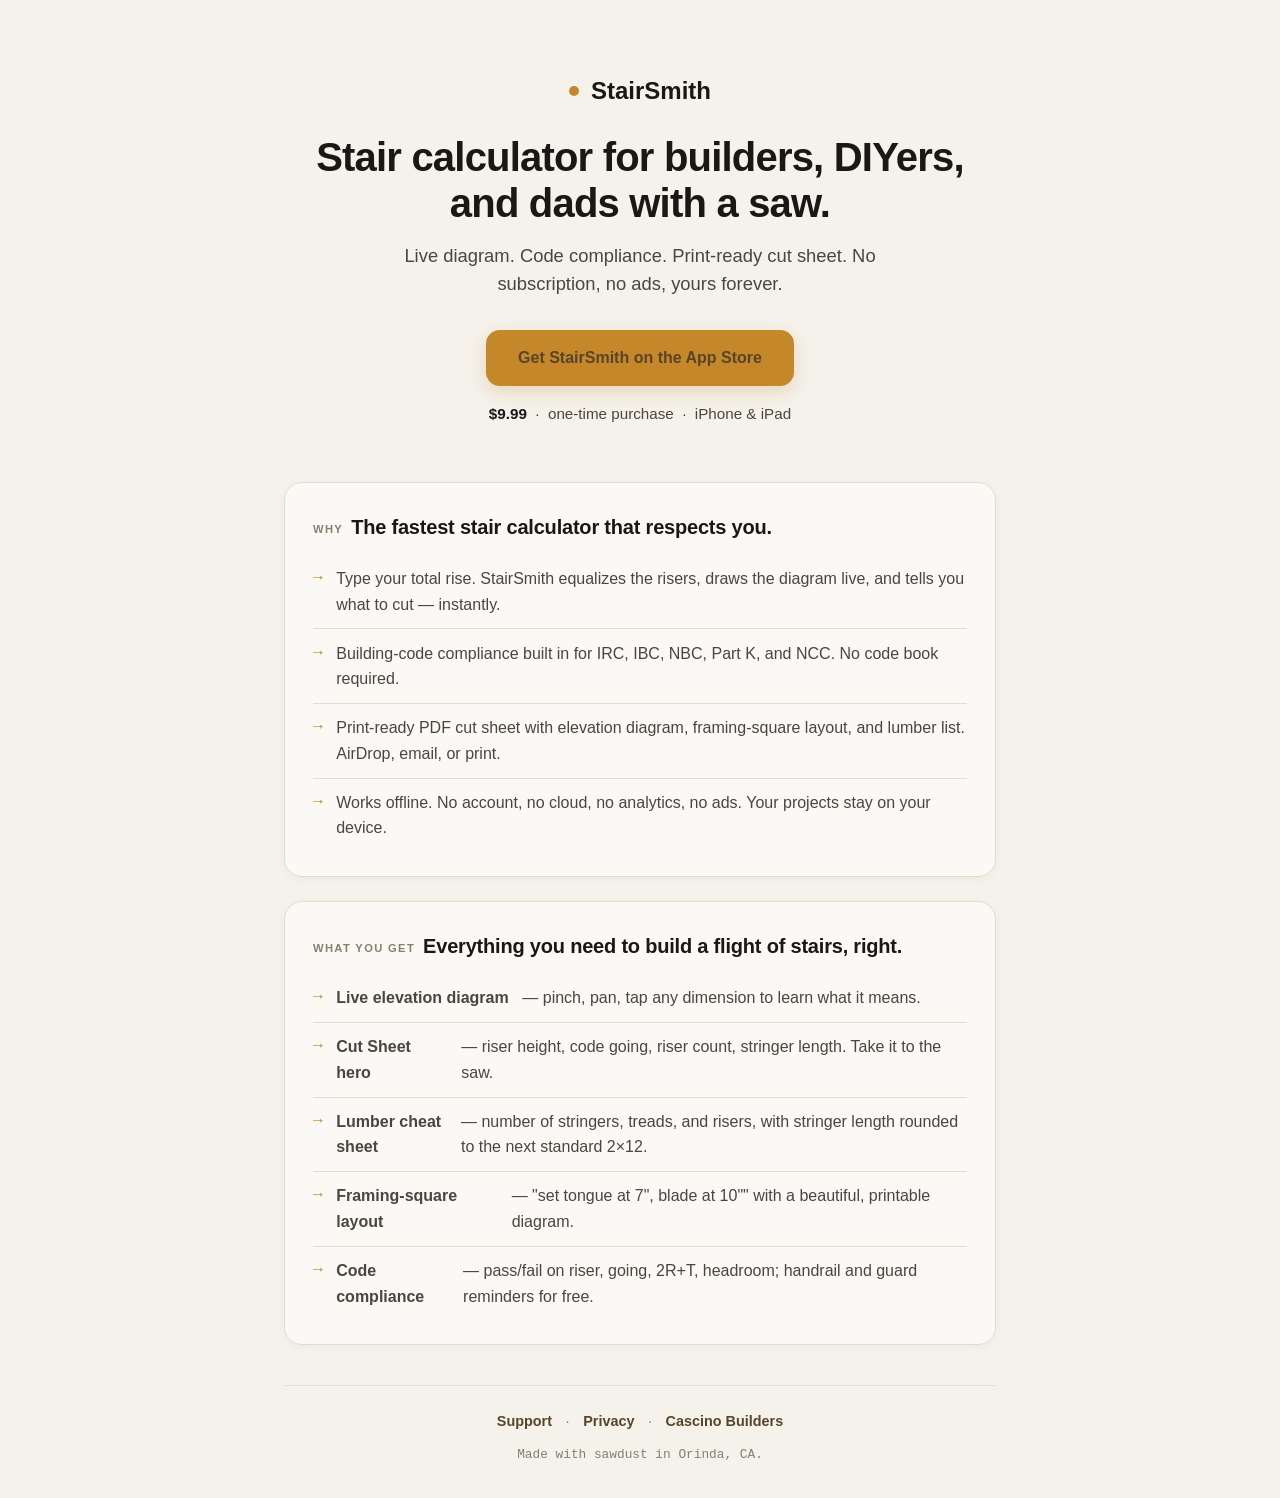
==== stairsmith/index.html @ bf405963 "Add StairSmith marketing, support, and privacy pages Adds /stairsmith landing, /stairsmith/support, " ====
<!DOCTYPE html>
<html lang="en">
<head>
    <meta charset="UTF-8">
    <meta name="viewport" content="width=device-width, initial-scale=1.0">
    <title>StairSmith — Stair Calculator for iOS</title>
    <meta name="description" content="StairSmith is a one-time purchase iOS stair calculator with a live elevation diagram, building-code compliance, and a print-ready PDF cut sheet. No subscription, no ads, yours forever.">
    <style>
        * { margin: 0; padding: 0; box-sizing: border-box; }
        :root {
            --bg-canvas: #f5f2ec;
            --bg-surface: #fbf9f5;
            --line: #e4dccd;
            --line-strong: #d6cdb9;
            --ink: #1a1814;
            --ink2: #4a463e;
            --ink3: #877f6f;
            --accent: #c4882b;
            --accent-ink: #5a4428;
            --accent-soft: #f2ebdc;
        }
        body {
            font-family: -apple-system, BlinkMacSystemFont, "SF Pro Text", "Inter", Helvetica, Arial, sans-serif;
            line-height: 1.6;
            color: var(--ink);
            background: var(--bg-canvas);
            padding: 2rem 1.5rem;
            max-width: 760px;
            margin: 0 auto;
        }
        header { text-align: center; padding: 2.5rem 0 2rem; }
        .brand-row { display: flex; align-items: center; justify-content: center; gap: 0.75rem; margin-bottom: 1.5rem; }
        .brand { font-size: 1.5rem; font-weight: 800; }
        .accent-dot { width: 10px; height: 10px; border-radius: 50%; background: var(--accent); }
        h1 { font-size: 2.5rem; line-height: 1.15; margin-bottom: 1rem; letter-spacing: -0.02em; }
        .tagline { color: var(--ink2); font-size: 1.15rem; max-width: 480px; margin: 0 auto 2rem; line-height: 1.5; }
        .cta { display: inline-block; padding: 0.95rem 2rem; background: var(--accent); color: var(--accent-ink); border-radius: 14px; font-weight: 600; font-size: 1rem; text-decoration: none; box-shadow: 0 6px 18px rgba(196, 136, 43, 0.25); }
        .cta:hover { transform: translateY(-1px); box-shadow: 0 8px 22px rgba(196, 136, 43, 0.32); }
        .price-line { margin-top: 1rem; font-size: 0.95rem; color: var(--ink2); }
        .price-line strong { color: var(--ink); }
        section { background: var(--bg-surface); border: 1px solid var(--line); border-radius: 18px; padding: 1.75rem 1.75rem 1.5rem; margin-top: 1.5rem; box-shadow: 0 2px 10px rgba(38, 30, 14, 0.04); }
        h2 { font-size: 1.25rem; margin-bottom: 0.75rem; letter-spacing: -0.01em; }
        h2 .label { display: inline-block; font-size: 0.7rem; font-weight: 700; letter-spacing: 0.12em; color: var(--ink3); margin-right: 0.5rem; vertical-align: 1px; }
        ul.feature-list { list-style: none; padding: 0; }
        ul.feature-list li { padding: 0.7rem 0; border-top: 1px solid var(--line); display: flex; gap: 0.85rem; align-items: flex-start; color: var(--ink2); }
        ul.feature-list li:first-child { border-top: none; }
        ul.feature-list li::before { content: "→"; color: var(--accent); font-weight: 700; font-family: "SF Mono", monospace; }
        .footer-links { margin-top: 2.5rem; padding-top: 1.5rem; border-top: 1px solid var(--line); text-align: center; color: var(--ink3); font-size: 0.9rem; }
        .footer-links a { color: var(--accent-ink); text-decoration: none; margin: 0 0.6rem; font-weight: 600; }
        .footer-links a:hover { text-decoration: underline; }
        .meta { margin-top: 0.75rem; font-size: 0.8rem; color: var(--ink3); font-family: "SF Mono", monospace; }
    </style>
</head>
<body>
    <header>
        <div class="brand-row">
            <span class="accent-dot"></span>
            <span class="brand">StairSmith</span>
        </div>
        <h1>Stair calculator for builders, DIYers, and dads with a saw.</h1>
        <p class="tagline">Live diagram. Code compliance. Print-ready cut sheet. No subscription, no ads, yours forever.</p>
        <a class="cta" href="#" id="appstore-link">Get StairSmith on the App Store</a>
        <p class="price-line"><strong>$9.99</strong> &nbsp;·&nbsp; one-time purchase &nbsp;·&nbsp; iPhone &amp; iPad</p>
    </header>

    <section>
        <h2><span class="label">WHY</span>The fastest stair calculator that respects you.</h2>
        <ul class="feature-list">
            <li>Type your total rise. StairSmith equalizes the risers, draws the diagram live, and tells you what to cut — instantly.</li>
            <li>Building-code compliance built in for IRC, IBC, NBC, Part K, and NCC. No code book required.</li>
            <li>Print-ready PDF cut sheet with elevation diagram, framing-square layout, and lumber list. AirDrop, email, or print.</li>
            <li>Works offline. No account, no cloud, no analytics, no ads. Your projects stay on your device.</li>
        </ul>
    </section>

    <section>
        <h2><span class="label">WHAT YOU GET</span>Everything you need to build a flight of stairs, right.</h2>
        <ul class="feature-list">
            <li><strong>Live elevation diagram</strong> — pinch, pan, tap any dimension to learn what it means.</li>
            <li><strong>Cut Sheet hero</strong> — riser height, code going, riser count, stringer length. Take it to the saw.</li>
            <li><strong>Lumber cheat sheet</strong> — number of stringers, treads, and risers, with stringer length rounded to the next standard 2×12.</li>
            <li><strong>Framing-square layout</strong> — "set tongue at 7&quot;, blade at 10&quot;" with a beautiful, printable diagram.</li>
            <li><strong>Code compliance</strong> — pass/fail on riser, going, 2R+T, headroom; handrail and guard reminders for free.</li>
        </ul>
    </section>

    <div class="footer-links">
        <a href="/stairsmith/support/">Support</a>
        ·
        <a href="/stairsmith/privacy/">Privacy</a>
        ·
        <a href="/">Cascino Builders</a>
        <p class="meta">Made with sawdust in Orinda, CA.</p>
    </div>
</body>
</html>
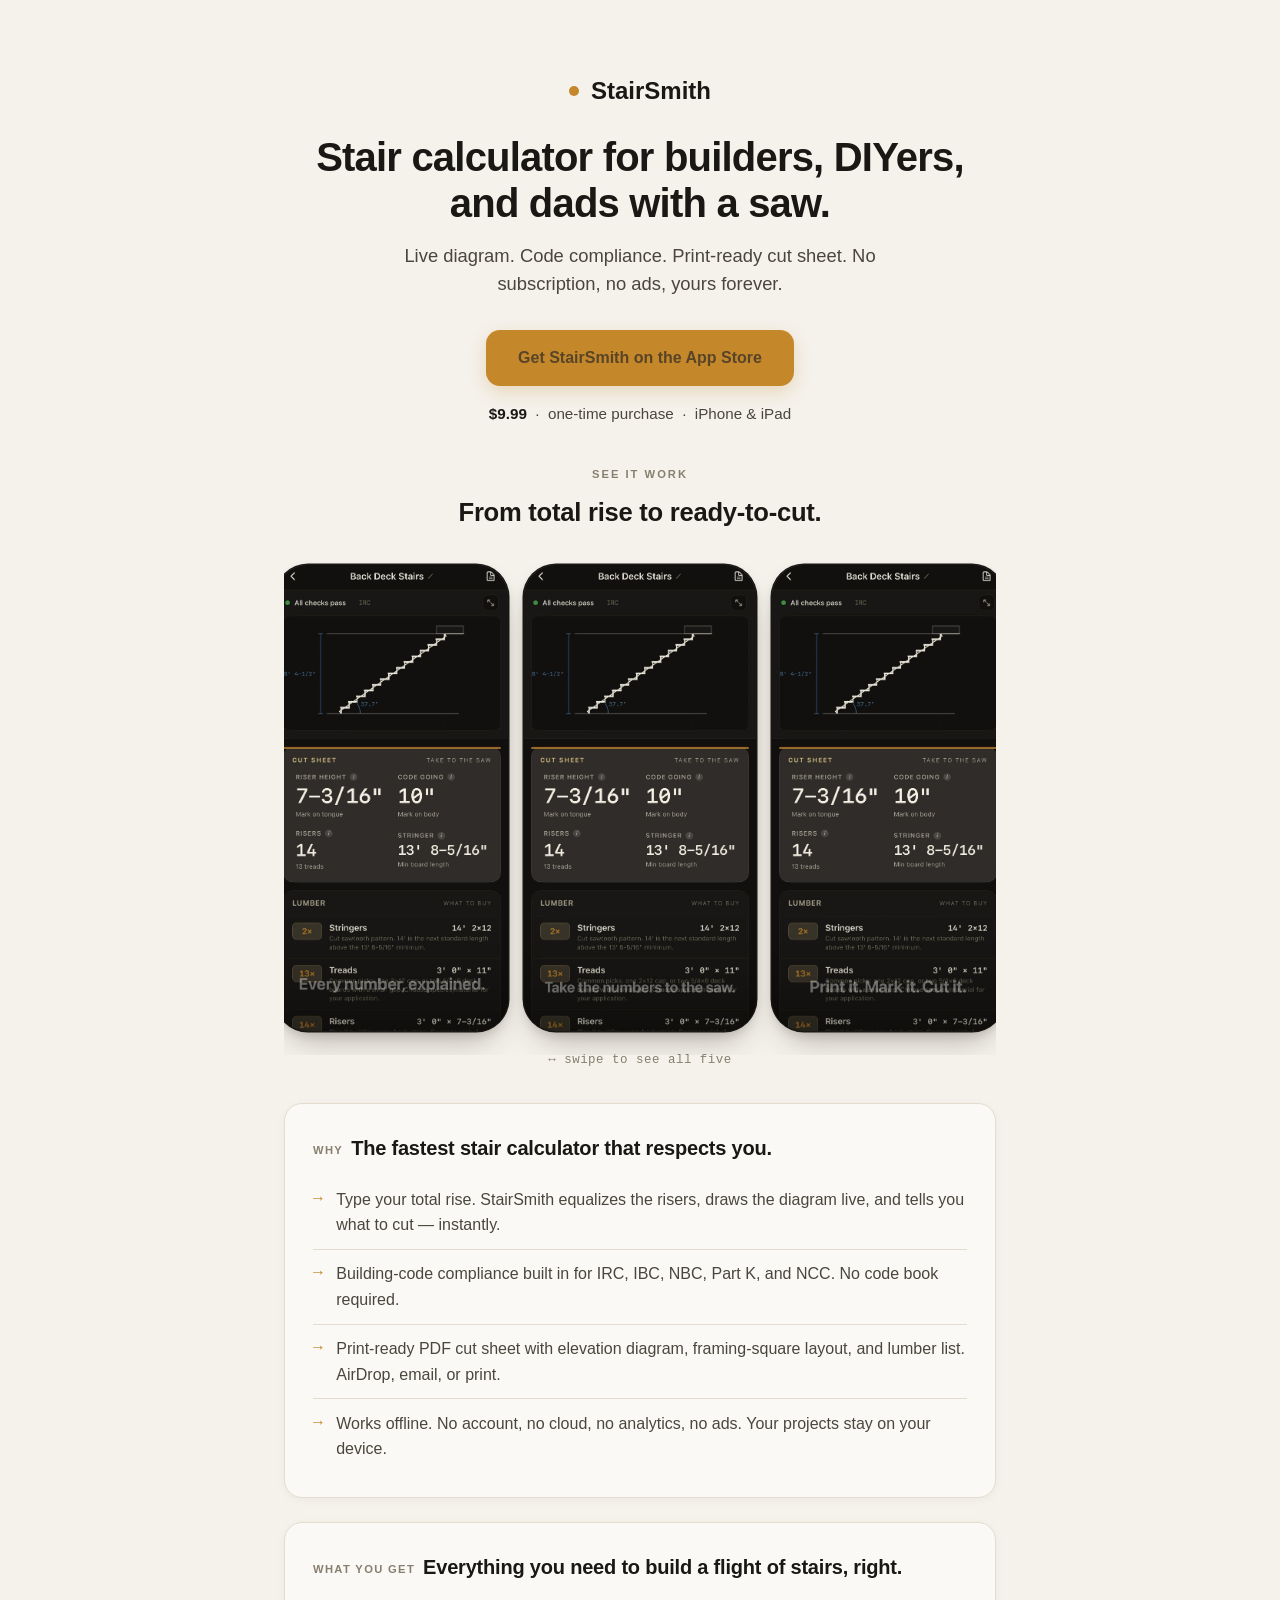
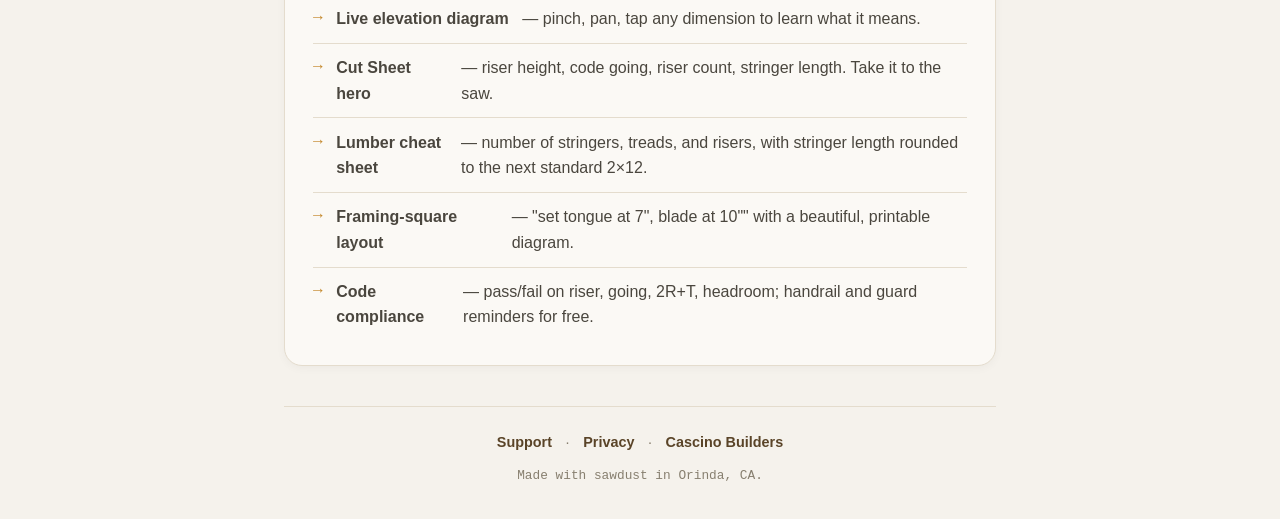
==== commit 14afa0fa: "StairSmith: add app preview rail with 5 captioned clips Horizontally-scrolling phone-mockup carousel" ====
--- a/stairsmith/index.html
+++ b/stairsmith/index.html
@@ -49,6 +49,84 @@
         .footer-links a { color: var(--accent-ink); text-decoration: none; margin: 0 0.6rem; font-weight: 600; }
         .footer-links a:hover { text-decoration: underline; }
         .meta { margin-top: 0.75rem; font-size: 0.8rem; color: var(--ink3); font-family: "SF Mono", monospace; }
+
+        /* Preview rail */
+        .preview { padding: 0.5rem 0 0.5rem; }
+        .preview-eyebrow { text-align: center; font-size: 0.7rem; font-weight: 700; letter-spacing: 0.18em; color: var(--ink3); text-transform: uppercase; margin-bottom: 0.5rem; }
+        .preview h2.preview-title { text-align: center; font-size: 1.6rem; letter-spacing: -0.01em; margin-bottom: 1.5rem; }
+        .preview-rail-wrap { position: relative; }
+        .preview-rail {
+            display: flex;
+            gap: 1rem;
+            overflow-x: auto;
+            scroll-snap-type: x mandatory;
+            -webkit-overflow-scrolling: touch;
+            padding: 0.5rem 1.5rem 1.5rem;
+            margin: 0 -1.5rem;
+            scrollbar-width: none;
+        }
+        .preview-rail::-webkit-scrollbar { display: none; }
+        .preview-card {
+            flex: 0 0 auto;
+            width: 248px;
+            scroll-snap-align: center;
+            position: relative;
+        }
+        .preview-card .phone {
+            position: relative;
+            width: 100%;
+            aspect-ratio: 1206 / 2422;
+            background: #000;
+            border-radius: 32px;
+            overflow: hidden;
+            box-shadow:
+                0 1px 0 rgba(255,255,255,0.6) inset,
+                0 0 0 1.5px #1a1814,
+                0 18px 32px -12px rgba(38, 30, 14, 0.35),
+                0 4px 10px rgba(38, 30, 14, 0.12);
+            transition: transform 200ms ease, box-shadow 200ms ease;
+        }
+        .preview-card:hover .phone {
+            transform: translateY(-3px);
+            box-shadow:
+                0 1px 0 rgba(255,255,255,0.6) inset,
+                0 0 0 1.5px #1a1814,
+                0 22px 38px -12px rgba(38, 30, 14, 0.42),
+                0 6px 14px rgba(38, 30, 14, 0.15);
+        }
+        .preview-card video,
+        .preview-card .poster {
+            position: absolute;
+            inset: 0;
+            width: 100%;
+            height: 100%;
+            object-fit: cover;
+            display: block;
+        }
+        .preview-card .poster {
+            transition: opacity 250ms ease;
+            z-index: 1;
+        }
+        .preview-card.is-playing .poster { opacity: 0; pointer-events: none; }
+        .preview-card video { z-index: 0; }
+        .preview-rail-hint {
+            text-align: center;
+            font-size: 0.78rem;
+            color: var(--ink3);
+            font-family: "SF Mono", monospace;
+            letter-spacing: 0.04em;
+            margin-top: -0.25rem;
+        }
+        @media (min-width: 720px) {
+            .preview-rail { padding-left: 0.5rem; padding-right: 0.5rem; margin: 0; justify-content: center; }
+            .preview-card { width: 232px; }
+        }
+        @media (max-width: 480px) {
+            .preview-card { width: 220px; }
+        }
+        @media (prefers-reduced-motion: reduce) {
+            .preview-card .phone { transition: none; }
+        }
     </style>
 </head>
 <body>
@@ -63,6 +141,36 @@
         <p class="price-line"><strong>$9.99</strong> &nbsp;·&nbsp; one-time purchase &nbsp;·&nbsp; iPhone &amp; iPad</p>
     </header>
 
+    <div class="preview" aria-label="StairSmith app preview">
+        <p class="preview-eyebrow">See it work</p>
+        <h2 class="preview-title">From total rise to ready-to-cut.</h2>
+        <div class="preview-rail-wrap">
+            <div class="preview-rail" id="preview-rail">
+                <div class="preview-card"><div class="phone">
+                    <img class="poster" src="/stairsmith/preview/clip-1-typing.jpg" alt="Type the rise. Get every cut.">
+                    <video muted loop playsinline preload="metadata" poster="/stairsmith/preview/clip-1-typing.jpg" data-src="/stairsmith/preview/clip-1-typing.mp4"></video>
+                </div></div>
+                <div class="preview-card"><div class="phone">
+                    <img class="poster" src="/stairsmith/preview/clip-2-tap-learn.jpg" alt="Every number, explained.">
+                    <video muted loop playsinline preload="metadata" poster="/stairsmith/preview/clip-2-tap-learn.jpg" data-src="/stairsmith/preview/clip-2-tap-learn.mp4"></video>
+                </div></div>
+                <div class="preview-card"><div class="phone">
+                    <img class="poster" src="/stairsmith/preview/clip-3-show-at-saw.jpg" alt="Take the numbers to the saw.">
+                    <video muted loop playsinline preload="metadata" poster="/stairsmith/preview/clip-3-show-at-saw.jpg" data-src="/stairsmith/preview/clip-3-show-at-saw.mp4"></video>
+                </div></div>
+                <div class="preview-card"><div class="phone">
+                    <img class="poster" src="/stairsmith/preview/clip-4-pdf-framing-square.jpg" alt="Print it. Mark it. Cut it.">
+                    <video muted loop playsinline preload="metadata" poster="/stairsmith/preview/clip-4-pdf-framing-square.jpg" data-src="/stairsmith/preview/clip-4-pdf-framing-square.mp4"></video>
+                </div></div>
+                <div class="preview-card"><div class="phone">
+                    <img class="poster" src="/stairsmith/preview/clip-5-code-switcher.jpg" alt="IRC, IBC, NBC — checked live.">
+                    <video muted loop playsinline preload="metadata" poster="/stairsmith/preview/clip-5-code-switcher.jpg" data-src="/stairsmith/preview/clip-5-code-switcher.mp4"></video>
+                </div></div>
+            </div>
+            <p class="preview-rail-hint">↔ swipe to see all five</p>
+        </div>
+    </div>
+
     <section>
         <h2><span class="label">WHY</span>The fastest stair calculator that respects you.</h2>
         <ul class="feature-list">
@@ -92,5 +200,39 @@
         <a href="/">Cascino Builders</a>
         <p class="meta">Made with sawdust in Orinda, CA.</p>
     </div>
+
+    <script>
+        // Autoplay each preview clip only when it scrolls into view; pause and
+        // unload data-src when it leaves. Keeps the page light on bandwidth.
+        (function () {
+            var cards = document.querySelectorAll('.preview-card');
+            if (!('IntersectionObserver' in window)) {
+                cards.forEach(function (card) {
+                    var v = card.querySelector('video');
+                    if (v && v.dataset.src) { v.src = v.dataset.src; v.play().catch(function(){}); card.classList.add('is-playing'); }
+                });
+                return;
+            }
+            var io = new IntersectionObserver(function (entries) {
+                entries.forEach(function (entry) {
+                    var card = entry.target;
+                    var video = card.querySelector('video');
+                    if (!video) return;
+                    if (entry.isIntersecting) {
+                        if (!video.src && video.dataset.src) { video.src = video.dataset.src; }
+                        var p = video.play();
+                        if (p && typeof p.then === 'function') {
+                            p.then(function () { card.classList.add('is-playing'); }).catch(function () {});
+                        } else {
+                            card.classList.add('is-playing');
+                        }
+                    } else {
+                        video.pause();
+                    }
+                });
+            }, { threshold: 0.55 });
+            cards.forEach(function (card) { io.observe(card); });
+        })();
+    </script>
 </body>
 </html>
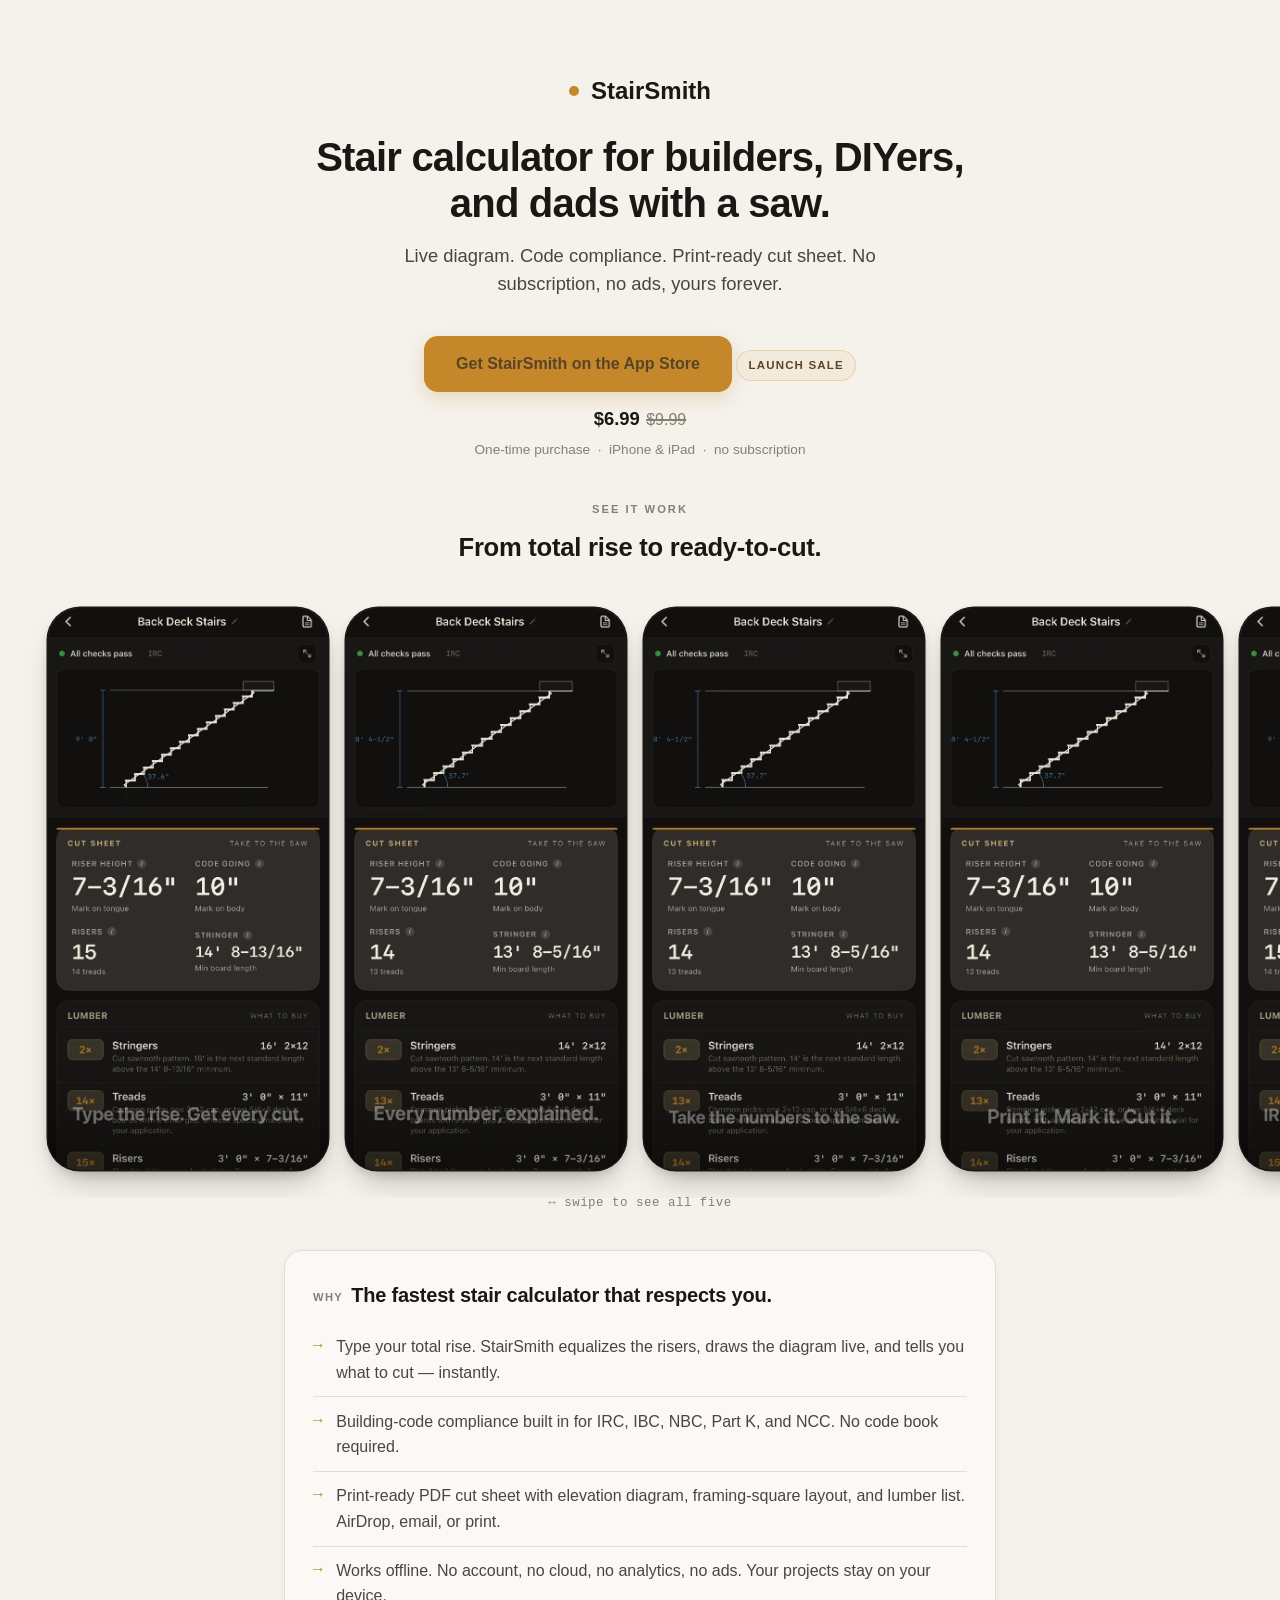
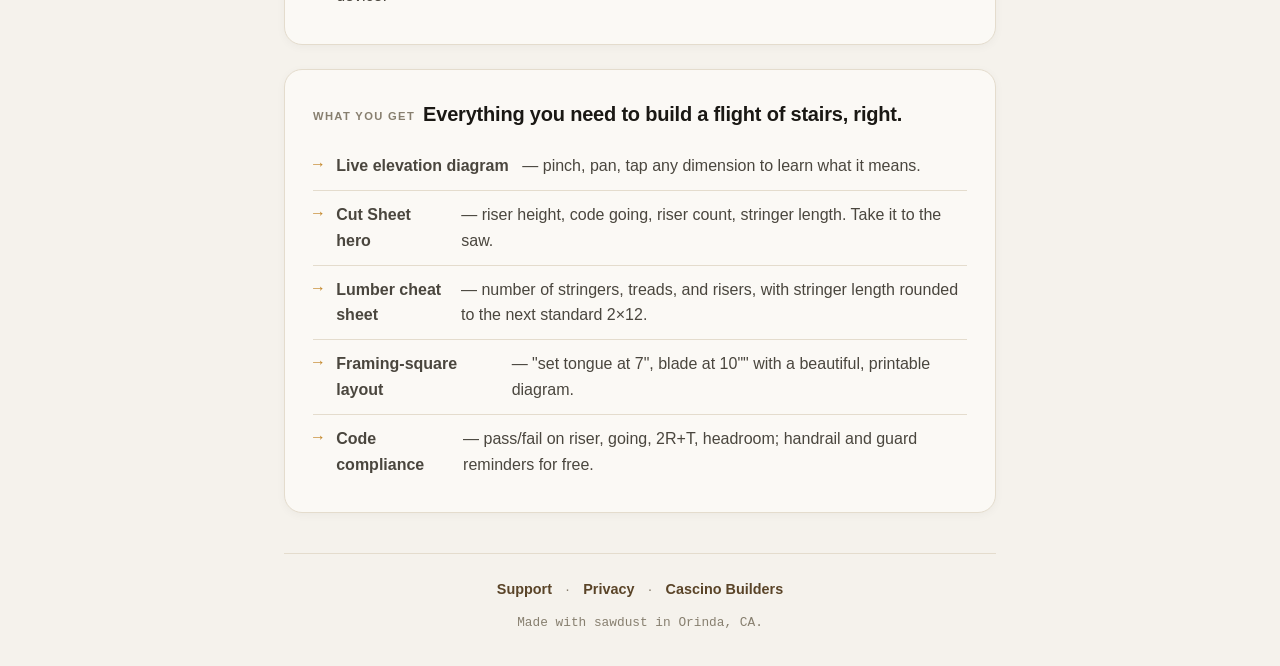
==== commit 878a7df1: "StairSmith: live App Store link, launch-sale pricing, full-bleed rail - CTA now points to apps.apple" ====
--- a/stairsmith/index.html
+++ b/stairsmith/index.html
@@ -34,10 +34,13 @@
         .accent-dot { width: 10px; height: 10px; border-radius: 50%; background: var(--accent); }
         h1 { font-size: 2.5rem; line-height: 1.15; margin-bottom: 1rem; letter-spacing: -0.02em; }
         .tagline { color: var(--ink2); font-size: 1.15rem; max-width: 480px; margin: 0 auto 2rem; line-height: 1.5; }
-        .cta { display: inline-block; padding: 0.95rem 2rem; background: var(--accent); color: var(--accent-ink); border-radius: 14px; font-weight: 600; font-size: 1rem; text-decoration: none; box-shadow: 0 6px 18px rgba(196, 136, 43, 0.25); }
+        .cta { display: inline-block; padding: 0.95rem 2rem; background: var(--accent); color: var(--accent-ink); border-radius: 14px; font-weight: 600; font-size: 1rem; text-decoration: none; box-shadow: 0 6px 18px rgba(196, 136, 43, 0.25); transition: transform 150ms ease, box-shadow 150ms ease; }
         .cta:hover { transform: translateY(-1px); box-shadow: 0 8px 22px rgba(196, 136, 43, 0.32); }
-        .price-line { margin-top: 1rem; font-size: 0.95rem; color: var(--ink2); }
-        .price-line strong { color: var(--ink); }
+        .sale-tag { display: inline-block; margin-top: 1.25rem; padding: 0.35rem 0.7rem; background: var(--accent-soft); color: var(--accent-ink); border-radius: 999px; font-size: 0.72rem; font-weight: 700; letter-spacing: 0.1em; text-transform: uppercase; border: 1px solid rgba(196, 136, 43, 0.25); }
+        .price-line { margin-top: 0.75rem; font-size: 1rem; color: var(--ink2); }
+        .price-line .price-now { color: var(--ink); font-weight: 700; font-size: 1.15rem; }
+        .price-line .price-was { color: var(--ink3); text-decoration: line-through; text-decoration-thickness: 1.5px; margin-left: 0.4rem; font-weight: 500; }
+        .price-line .price-meta { display: block; margin-top: 0.35rem; font-size: 0.85rem; color: var(--ink3); }
         section { background: var(--bg-surface); border: 1px solid var(--line); border-radius: 18px; padding: 1.75rem 1.75rem 1.5rem; margin-top: 1.5rem; box-shadow: 0 2px 10px rgba(38, 30, 14, 0.04); }
         h2 { font-size: 1.25rem; margin-bottom: 0.75rem; letter-spacing: -0.01em; }
         h2 .label { display: inline-block; font-size: 0.7rem; font-weight: 700; letter-spacing: 0.12em; color: var(--ink3); margin-right: 0.5rem; vertical-align: 1px; }
@@ -50,25 +53,32 @@
         .footer-links a:hover { text-decoration: underline; }
         .meta { margin-top: 0.75rem; font-size: 0.8rem; color: var(--ink3); font-family: "SF Mono", monospace; }
 
-        /* Preview rail */
-        .preview { padding: 0.5rem 0 0.5rem; }
+        /* Preview rail — breaks out of the 760px body container so phones
+           never get clipped by the page-level padding. Uses 100vw with a
+           negative margin trick to span the full viewport on every screen. */
+        .preview {
+            position: relative;
+            width: 100vw;
+            margin-left: calc(50% - 50vw);
+            padding: 0.5rem 0 0.75rem;
+        }
         .preview-eyebrow { text-align: center; font-size: 0.7rem; font-weight: 700; letter-spacing: 0.18em; color: var(--ink3); text-transform: uppercase; margin-bottom: 0.5rem; }
-        .preview h2.preview-title { text-align: center; font-size: 1.6rem; letter-spacing: -0.01em; margin-bottom: 1.5rem; }
+        .preview h2.preview-title { text-align: center; font-size: 1.6rem; letter-spacing: -0.01em; margin: 0 1.5rem 1.5rem; }
         .preview-rail-wrap { position: relative; }
         .preview-rail {
             display: flex;
-            gap: 1rem;
+            gap: clamp(0.75rem, 1.4vw, 1.25rem);
             overflow-x: auto;
             scroll-snap-type: x mandatory;
             -webkit-overflow-scrolling: touch;
-            padding: 0.5rem 1.5rem 1.5rem;
-            margin: 0 -1.5rem;
+            padding: 1rem clamp(1rem, 4vw, 3rem) 1.75rem;
             scrollbar-width: none;
+            justify-content: flex-start;
         }
         .preview-rail::-webkit-scrollbar { display: none; }
         .preview-card {
             flex: 0 0 auto;
-            width: 248px;
+            width: clamp(220px, 22vw, 280px);
             scroll-snap-align: center;
             position: relative;
         }
@@ -77,7 +87,7 @@
             width: 100%;
             aspect-ratio: 1206 / 2422;
             background: #000;
-            border-radius: 32px;
+            border-radius: clamp(28px, 2.5vw, 36px);
             overflow: hidden;
             box-shadow:
                 0 1px 0 rgba(255,255,255,0.6) inset,
@@ -117,12 +127,12 @@
             letter-spacing: 0.04em;
             margin-top: -0.25rem;
         }
-        @media (min-width: 720px) {
-            .preview-rail { padding-left: 0.5rem; padding-right: 0.5rem; margin: 0; justify-content: center; }
-            .preview-card { width: 232px; }
+        /* Wide screens: center the cards if they all fit on one row */
+        @media (min-width: 1500px) {
+            .preview-rail { justify-content: center; }
         }
         @media (max-width: 480px) {
-            .preview-card { width: 220px; }
+            .preview h2.preview-title { font-size: 1.4rem; }
         }
         @media (prefers-reduced-motion: reduce) {
             .preview-card .phone { transition: none; }
@@ -137,8 +147,12 @@
         </div>
         <h1>Stair calculator for builders, DIYers, and dads with a saw.</h1>
         <p class="tagline">Live diagram. Code compliance. Print-ready cut sheet. No subscription, no ads, yours forever.</p>
-        <a class="cta" href="#" id="appstore-link">Get StairSmith on the App Store</a>
-        <p class="price-line"><strong>$9.99</strong> &nbsp;·&nbsp; one-time purchase &nbsp;·&nbsp; iPhone &amp; iPad</p>
+        <a class="cta" href="https://apps.apple.com/us/app/stairsmith/id6767048001" id="appstore-link">Get StairSmith on the App Store</a>
+        <span class="sale-tag">Launch sale</span>
+        <p class="price-line">
+            <span class="price-now">$6.99</span><span class="price-was">$9.99</span>
+            <span class="price-meta">One-time purchase &nbsp;·&nbsp; iPhone &amp; iPad &nbsp;·&nbsp; no subscription</span>
+        </p>
     </header>
 
     <div class="preview" aria-label="StairSmith app preview">
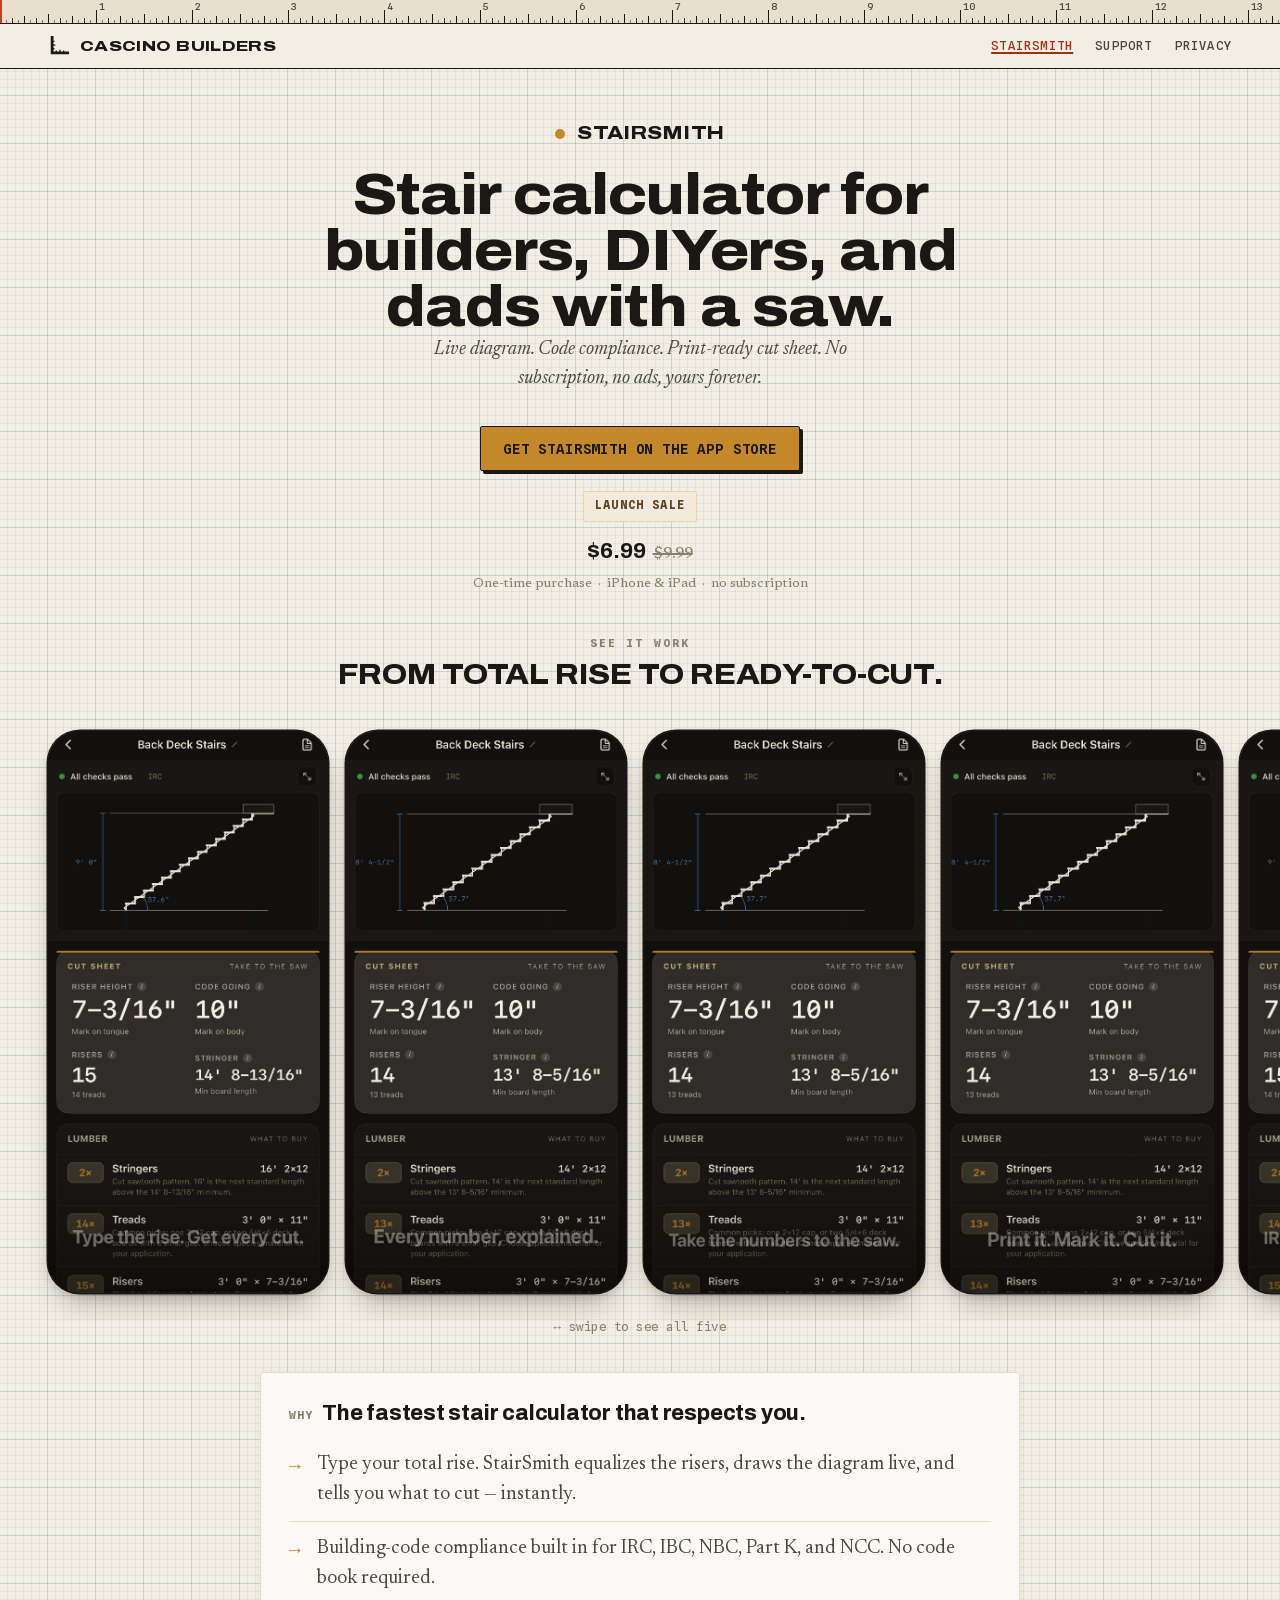
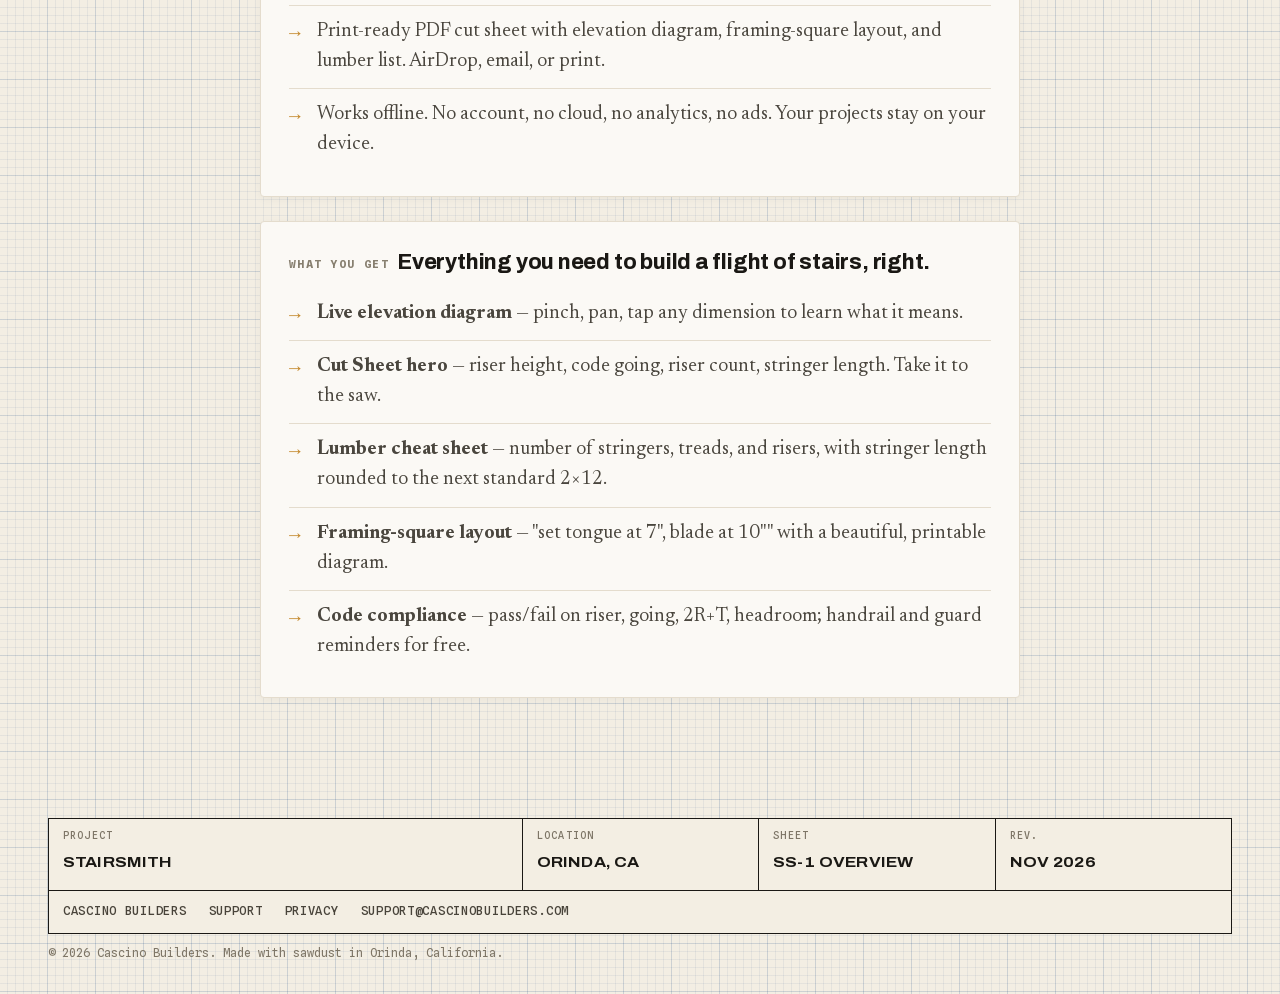
==== commit 9b676f17: "Redesign the site as a shop drawing: real home page, shared look for every page - Home page: hero, t" ====
--- a/stairsmith/index.html
+++ b/stairsmith/index.html
@@ -5,8 +5,12 @@
     <meta name="viewport" content="width=device-width, initial-scale=1.0">
     <title>StairSmith — Stair Calculator for iOS</title>
     <meta name="description" content="StairSmith is a one-time purchase iOS stair calculator with a live elevation diagram, building-code compliance, and a print-ready PDF cut sheet. No subscription, no ads, yours forever.">
+    <meta name="theme-color" content="#f3eee3">
+    <link rel="icon" href="/favicon.svg" type="image/svg+xml">
+    <link rel="apple-touch-icon" href="/apple-touch-icon.png">
+    <link rel="preload" href="/assets/fonts/archivo.woff2" as="font" type="font/woff2" crossorigin>
+    <link rel="stylesheet" href="/assets/site.css">
     <style>
-        * { margin: 0; padding: 0; box-sizing: border-box; }
         :root {
             --bg-canvas: #f5f2ec;
             --bg-surface: #fbf9f5;
@@ -19,39 +23,28 @@
             --accent-ink: #5a4428;
             --accent-soft: #f2ebdc;
         }
-        body {
-            font-family: -apple-system, BlinkMacSystemFont, "SF Pro Text", "Inter", Helvetica, Arial, sans-serif;
-            line-height: 1.6;
-            color: var(--ink);
-            background: var(--bg-canvas);
-            padding: 2rem 1.5rem;
-            max-width: 760px;
-            margin: 0 auto;
-        }
-        header { text-align: center; padding: 2.5rem 0 2rem; }
+        .ss { max-width: calc(760px + 2 * var(--gutter)); margin: 0 auto; padding: 1rem var(--gutter) 0; }
+        .ss :where(p, h1, h2, ul) { margin: 0; }
+        .ss > header { text-align: center; padding: 2.5rem 0 2rem; }
         .brand-row { display: flex; align-items: center; justify-content: center; gap: 0.75rem; margin-bottom: 1.5rem; }
-        .brand { font-size: 1.5rem; font-weight: 800; }
+        .ss-brand { font: 800 1.1rem/1 var(--display); font-stretch: 125%; text-transform: uppercase; letter-spacing: .04em; }
         .accent-dot { width: 10px; height: 10px; border-radius: 50%; background: var(--accent); }
-        h1 { font-size: 2.5rem; line-height: 1.15; margin-bottom: 1rem; letter-spacing: -0.02em; }
-        .tagline { color: var(--ink2); font-size: 1.15rem; max-width: 480px; margin: 0 auto 2rem; line-height: 1.5; }
+        h1 { font: 800 clamp(2.4rem, 6vw, 3.6rem)/.98 var(--display); font-stretch: 112%; margin-bottom: 1.1rem; letter-spacing: -0.02em; text-wrap: balance; }
+        .tagline { color: var(--ink2); font-size: 1.2rem; font-style: italic; max-width: 480px; margin: 0 auto 2rem; line-height: 1.5; }
         .cta { display: inline-block; padding: 0.95rem 2rem; background: var(--accent); color: var(--accent-ink); border-radius: 14px; font-weight: 600; font-size: 1rem; text-decoration: none; box-shadow: 0 6px 18px rgba(196, 136, 43, 0.25); transition: transform 150ms ease, box-shadow 150ms ease; }
         .cta:hover { transform: translateY(-1px); box-shadow: 0 8px 22px rgba(196, 136, 43, 0.32); }
-        .sale-tag { display: inline-block; margin-top: 1.25rem; padding: 0.35rem 0.7rem; background: var(--accent-soft); color: var(--accent-ink); border-radius: 999px; font-size: 0.72rem; font-weight: 700; letter-spacing: 0.1em; text-transform: uppercase; border: 1px solid rgba(196, 136, 43, 0.25); }
+        .sale-tag { display: table; margin: 1.25rem auto 0; padding: 0.35rem 0.7rem; background: var(--accent-soft); color: var(--accent-ink); border-radius: 999px; font-size: 0.72rem; font-weight: 700; letter-spacing: 0.1em; text-transform: uppercase; border: 1px solid rgba(196, 136, 43, 0.25); }
         .price-line { margin-top: 0.75rem; font-size: 1rem; color: var(--ink2); }
         .price-line .price-now { color: var(--ink); font-weight: 700; font-size: 1.15rem; }
         .price-line .price-was { color: var(--ink3); text-decoration: line-through; text-decoration-thickness: 1.5px; margin-left: 0.4rem; font-weight: 500; }
         .price-line .price-meta { display: block; margin-top: 0.35rem; font-size: 0.85rem; color: var(--ink3); }
-        section { background: var(--bg-surface); border: 1px solid var(--line); border-radius: 18px; padding: 1.75rem 1.75rem 1.5rem; margin-top: 1.5rem; box-shadow: 0 2px 10px rgba(38, 30, 14, 0.04); }
-        h2 { font-size: 1.25rem; margin-bottom: 0.75rem; letter-spacing: -0.01em; }
-        h2 .label { display: inline-block; font-size: 0.7rem; font-weight: 700; letter-spacing: 0.12em; color: var(--ink3); margin-right: 0.5rem; vertical-align: 1px; }
+        .ss section { background: var(--bg-surface); border: 1px solid var(--line); border-radius: 4px; padding: 1.75rem 1.75rem 1.5rem; margin-top: 1.5rem; box-shadow: 0 2px 10px rgba(38, 30, 14, 0.04); }
+        .ss h2 { font: 750 1.35rem/1.2 var(--display); margin-bottom: 0.75rem; letter-spacing: -0.01em; }
+        h2 .label { font-family: var(--mono); display: inline-block; font-size: 0.7rem; font-weight: 700; letter-spacing: 0.12em; color: var(--ink3); margin-right: 0.5rem; vertical-align: 1px; }
         ul.feature-list { list-style: none; padding: 0; }
-        ul.feature-list li { padding: 0.7rem 0; border-top: 1px solid var(--line); display: flex; gap: 0.85rem; align-items: flex-start; color: var(--ink2); }
+        ul.feature-list li { position: relative; padding: 0.7rem 0 0.7rem 1.75rem; border-top: 1px solid var(--line); color: var(--ink2); }
         ul.feature-list li:first-child { border-top: none; }
-        ul.feature-list li::before { content: "→"; color: var(--accent); font-weight: 700; font-family: "SF Mono", monospace; }
-        .footer-links { margin-top: 2.5rem; padding-top: 1.5rem; border-top: 1px solid var(--line); text-align: center; color: var(--ink3); font-size: 0.9rem; }
-        .footer-links a { color: var(--accent-ink); text-decoration: none; margin: 0 0.6rem; font-weight: 600; }
-        .footer-links a:hover { text-decoration: underline; }
-        .meta { margin-top: 0.75rem; font-size: 0.8rem; color: var(--ink3); font-family: "SF Mono", monospace; }
+        ul.feature-list li::before { position: absolute; left: 0; content: "→"; color: var(--accent); font-weight: 700; font-family: var(--mono); }
 
         /* Preview rail — breaks out of the 760px body container so phones
            never get clipped by the page-level padding. Uses 100vw with a
@@ -62,8 +55,8 @@
             margin-left: calc(50% - 50vw);
             padding: 0.5rem 0 0.75rem;
         }
-        .preview-eyebrow { text-align: center; font-size: 0.7rem; font-weight: 700; letter-spacing: 0.18em; color: var(--ink3); text-transform: uppercase; margin-bottom: 0.5rem; }
-        .preview h2.preview-title { text-align: center; font-size: 1.6rem; letter-spacing: -0.01em; margin: 0 1.5rem 1.5rem; }
+        .preview-eyebrow { text-align: center; font-family: var(--mono); font-size: 0.7rem; font-weight: 700; letter-spacing: 0.18em; color: var(--ink3); text-transform: uppercase; margin-bottom: 0.5rem; }
+        .preview h2.preview-title { text-align: center; font: 800 1.8rem/1.05 var(--display); font-stretch: 112%; text-transform: uppercase; letter-spacing: -0.01em; margin: 0 1.5rem 1.5rem; }
         .preview-rail-wrap { position: relative; }
         .preview-rail {
             display: flex;
@@ -123,7 +116,7 @@
             text-align: center;
             font-size: 0.78rem;
             color: var(--ink3);
-            font-family: "SF Mono", monospace;
+            font-family: var(--mono);
             letter-spacing: 0.04em;
             margin-top: -0.25rem;
         }
@@ -137,13 +130,32 @@
         @media (prefers-reduced-motion: reduce) {
             .preview-card .phone { transition: none; }
         }
+        /* Shared shop-drawing button, in StairSmith amber */
+        .cta { font: 600 14px/1 var(--mono); letter-spacing: .06em; text-transform: uppercase; color: var(--ink); border: 1.5px solid var(--ink); border-radius: 2px; box-shadow: 3px 3px 0 var(--ink); padding: 15px 22px 14px; }
+        .cta:hover { color: var(--ink); transform: translate(-1px, -1px); box-shadow: 4px 4px 0 var(--ink); }
+        .sale-tag { border-radius: 2px; font-family: var(--mono); }
+        .price-line .price-now { font-family: var(--display); font-size: 1.4rem; }
     </style>
 </head>
 <body>
+<a class="skip" href="#main">Skip to content</a>
+
+<header class="site-header">
+  <div class="ruler" aria-hidden="true"><span style="left:96px">1</span><span style="left:192px">2</span><span style="left:288px">3</span><span style="left:384px">4</span><span style="left:480px">5</span><span style="left:576px">6</span><span style="left:672px">7</span><span style="left:768px">8</span><span style="left:864px">9</span><span style="left:960px">10</span><span style="left:1056px">11</span><span style="left:1152px">12</span><span style="left:1248px">13</span><span style="left:1344px">14</span><span style="left:1440px">15</span><span style="left:1536px">16</span><span style="left:1632px">17</span><span style="left:1728px">18</span><span style="left:1824px">19</span><span style="left:1920px">20</span><span style="left:2016px">21</span><span style="left:2112px">22</span><span style="left:2208px">23</span><span style="left:2304px">24</span><span style="left:2400px">25</span><span style="left:2496px">26</span><span style="left:2592px">27</span><span style="left:2688px">28</span></div>
+  <nav class="nav" aria-label="Main">
+    <a class="brand" href="/" aria-label="Cascino Builders, home"><svg viewBox="0 0 24 24" fill="none" stroke="currentColor" aria-hidden="true"><path class="sq" d="M4.5 2.5v17h17" stroke-width="3" stroke-linecap="square"/><path d="M9 19.5v-2.5M13 19.5v-3.5M17 19.5v-2.5M4.5 15h2.5M4.5 11h3.5M4.5 7h2.5" stroke-width="1.4"/></svg><span>Cascino<span class="brand-word-2"> Builders</span></span></a>
+    <div class="nav-links">
+      <a href="/stairsmith/" aria-current="page">StairSmith</a>
+      <a href="/stairsmith/support/">Support</a>
+      <a href="/stairsmith/privacy/">Privacy</a>
+    </div>
+  </nav>
+</header>
+<main id="main" class="ss">
     <header>
         <div class="brand-row">
             <span class="accent-dot"></span>
-            <span class="brand">StairSmith</span>
+            <span class="ss-brand">StairSmith</span>
         </div>
         <h1>Stair calculator for builders, DIYers, and dads with a saw.</h1>
         <p class="tagline">Live diagram. Code compliance. Print-ready cut sheet. No subscription, no ads, yours forever.</p>
@@ -205,15 +217,23 @@
             <li><strong>Code compliance</strong> — pass/fail on riser, going, 2R+T, headroom; handrail and guard reminders for free.</li>
         </ul>
     </section>
-
-    <div class="footer-links">
-        <a href="/stairsmith/support/">Support</a>
-        ·
-        <a href="/stairsmith/privacy/">Privacy</a>
-        ·
-        <a href="/">Cascino Builders</a>
-        <p class="meta">Made with sawdust in Orinda, CA.</p>
+</main>
+
+<footer class="title-block">
+  <div class="tb-grid">
+    <div><span class="label">Project</span><span class="v">StairSmith</span></div>
+    <div><span class="label">Location</span><span class="v">Orinda, CA</span></div>
+    <div><span class="label">Sheet</span><span class="v">SS-1 Overview</span></div>
+    <div><span class="label">Rev.</span><span class="v">Nov 2026</span></div>
+    <div class="tb-links">
+      <a href="/">Cascino Builders</a>
+      <a href="/stairsmith/support/">Support</a>
+      <a href="/stairsmith/privacy/">Privacy</a>
+      <a href="mailto:support@cascinobuilders.com?subject=StairSmith">support@cascinobuilders.com</a>
     </div>
+  </div>
+  <p class="tb-fine">© 2026 Cascino Builders. Made with sawdust in Orinda, California.</p>
+</footer>
 
     <script>
         // Autoplay each preview clip only when it scrolls into view; pause and
--- a/assets/site.css
+++ b/assets/site.css
@@ -0,0 +1,244 @@
+/* Cascino Builders — shared styles.
+   The look is a shop drawing: drafting-grid paper, graphite ink, one red
+   lumber-crayon accent. See CLAUDE.md for the rules before changing it. */
+
+@font-face {
+  font-family: "Archivo";
+  src: url("/assets/fonts/archivo.woff2") format("woff2");
+  font-weight: 100 900; font-stretch: 62% 125%; font-style: normal; font-display: swap;
+}
+@font-face {
+  font-family: "Newsreader";
+  src: url("/assets/fonts/newsreader.woff2") format("woff2");
+  font-weight: 300 700; font-style: normal; font-display: swap;
+}
+@font-face {
+  font-family: "Newsreader";
+  src: url("/assets/fonts/newsreader-italic.woff2") format("woff2");
+  font-weight: 300 700; font-style: italic; font-display: swap;
+}
+@font-face {
+  font-family: "Spline Sans Mono";
+  src: url("/assets/fonts/spline-sans-mono.woff2") format("woff2");
+  font-weight: 300 700; font-style: normal; font-display: swap;
+}
+
+:root {
+  --paper: #f3eee3;
+  --paper-2: #e8e0cf;
+  --ink: #1d1b17;
+  --ink-2: #48433a;
+  --ink-3: #7d7566;
+  --rule: #cfc5b1;
+  --mark: #c2401f;          /* lumber crayon */
+  --mark-ink: #9e3115;      /* the same red, dark enough for small text */
+  --grid: rgba(46, 86, 140, .075);
+  --grid-major: rgba(46, 86, 140, .13);
+
+  --display: "Archivo", "Arial Narrow", sans-serif;
+  --text: "Newsreader", Georgia, serif;
+  --mono: "Spline Sans Mono", ui-monospace, "SF Mono", Menlo, monospace;
+
+  --gutter: clamp(16px, 4vw, 48px);
+  --measure: 66ch;
+  --ease: cubic-bezier(.2, .7, .2, 1);
+  color-scheme: light;
+}
+
+*, *::before, *::after { box-sizing: border-box; }
+html { -webkit-text-size-adjust: 100%; scroll-padding-top: 96px; }
+@media (prefers-reduced-motion: no-preference) { html { scroll-behavior: smooth; } }
+
+body {
+  margin: 0;
+  font: 400 clamp(17px, 1.05rem + .2vw, 20px)/1.55 var(--text);
+  font-optical-sizing: auto;
+  color: var(--ink);
+  background-color: var(--paper);
+  /* drafting grid: 8px minor, 48px major */
+  background-image:
+    linear-gradient(var(--grid-major) 1px, transparent 1px),
+    linear-gradient(90deg, var(--grid-major) 1px, transparent 1px),
+    linear-gradient(var(--grid) 1px, transparent 1px),
+    linear-gradient(90deg, var(--grid) 1px, transparent 1px);
+  background-size: 48px 48px, 48px 48px, 8px 8px, 8px 8px;
+  background-position: -1px -1px;
+  overflow-x: clip;
+}
+
+img, svg, video { max-width: 100%; }
+a { color: inherit; text-decoration-thickness: 1px; text-underline-offset: .2em; }
+a:hover { color: var(--mark-ink); text-decoration-thickness: 2px; }
+:focus-visible { outline: 2px solid var(--mark); outline-offset: 3px; }
+::selection { background: var(--mark); color: var(--paper); }
+
+.skip {
+  position: absolute; left: 8px; top: -100px; z-index: 100;
+  padding: 8px 12px; background: var(--ink); color: var(--paper); font: 500 13px var(--mono);
+}
+.skip:focus { top: 8px; }
+
+/* ---------- type helpers ---------- */
+.label {
+  font: 500 11.5px/1.3 var(--mono);
+  letter-spacing: .12em; text-transform: uppercase; color: var(--ink-3);
+}
+.display {
+  font-family: var(--display); font-stretch: 125%; font-weight: 800;
+  text-transform: uppercase; letter-spacing: -.01em; line-height: .92;
+}
+
+/* ---------- header: a ruler in real CSS inches, then the nav ---------- */
+.site-header {
+  position: sticky; top: 0; z-index: 50;
+  background: color-mix(in srgb, var(--paper) 94%, transparent);
+  -webkit-backdrop-filter: blur(8px); backdrop-filter: blur(8px);
+  border-bottom: 1.5px solid var(--ink);
+}
+.ruler {
+  position: relative; height: 24px; overflow: hidden;
+  background-color: var(--paper-2);
+  border-bottom: 1px solid var(--ink);
+  /* 1in = 96px. Ticks at 1, 1/2, 1/4, 1/8, 1/16 in, growing up from the bottom edge. */
+  background-image:
+    repeating-linear-gradient(90deg, var(--ink) 0 1px, transparent 1px 96px),
+    repeating-linear-gradient(90deg, transparent 0 48px, var(--ink) 48px 49px, transparent 49px 96px),
+    repeating-linear-gradient(90deg, transparent 0 24px, var(--ink) 24px 25px, transparent 25px 48px),
+    repeating-linear-gradient(90deg, transparent 0 12px, var(--ink) 12px 13px, transparent 13px 24px),
+    repeating-linear-gradient(90deg, transparent 0 6px, var(--ink-3) 6px 7px, transparent 7px 12px);
+  background-size: 100% 13px, 100% 9px, 100% 7px, 100% 5px, 100% 3px;
+  background-position: 0 100%;
+  background-repeat: no-repeat;
+}
+.ruler span {
+  position: absolute; top: 2px; transform: translateX(3px);
+  font: 500 9.5px/1 var(--mono); color: var(--ink-2);
+}
+/* the red pencil mark rides along the ruler as you scroll */
+@supports (animation-timeline: scroll()) {
+  .ruler::after {
+    content: ""; position: absolute; top: 0; bottom: 0; left: 0; width: 2px;
+    background: var(--mark);
+    animation: ruler-mark linear both; animation-timeline: scroll(root block);
+  }
+  @keyframes ruler-mark { from { transform: translateX(0); } to { transform: translateX(calc(100vw - 2px)); } }
+}
+
+.nav {
+  display: flex; align-items: center; gap: 8px 28px;
+  padding: 10px var(--gutter);
+  max-width: 1280px; margin: 0 auto;
+}
+.brand {
+  display: inline-flex; align-items: center; gap: 10px;
+  font: 800 15px/1 var(--display); font-stretch: 125%;
+  letter-spacing: .02em; text-transform: uppercase; text-decoration: none; color: var(--ink);
+  white-space: nowrap;
+}
+.brand svg { width: 22px; height: 22px; flex: none; }
+.brand:hover { color: var(--ink); }
+.brand:hover svg .sq { stroke: var(--mark); }
+.nav-links { display: flex; gap: 22px; margin-left: auto; }
+.nav-links a {
+  font: 500 12px/1 var(--mono); letter-spacing: .1em; text-transform: uppercase;
+  text-decoration: none; color: var(--ink-2); padding: 6px 0; white-space: nowrap;
+}
+.nav-links a:hover, .nav-links a[aria-current="page"] { color: var(--mark-ink); }
+.nav-links a[aria-current="page"] { text-decoration: underline; text-decoration-thickness: 2px; }
+@media (max-width: 560px) {
+  .brand-word-2 { display: none; }
+  .nav-links { gap: 16px; }
+}
+@media (max-width: 420px) {
+  .nav:has(.nav-links a:nth-child(3)) .brand > span { display: none; }
+  .brand svg { width: 26px; height: 26px; }
+}
+
+/* ---------- buttons ---------- */
+.btn {
+  display: inline-flex; align-items: center; gap: .55em;
+  padding: 12px 18px 11px;
+  font: 600 13px/1 var(--mono); letter-spacing: .06em; text-transform: uppercase;
+  text-decoration: none; color: var(--paper); background: var(--ink);
+  border: 1.5px solid var(--ink); border-radius: 2px;
+  box-shadow: 3px 3px 0 var(--mark);
+  transition: transform .2s var(--ease), box-shadow .2s var(--ease);
+  cursor: pointer;
+}
+.btn:hover { color: var(--paper); transform: translate(-1px, -1px); box-shadow: 4px 4px 0 var(--mark); }
+.btn:active { transform: translate(2px, 2px); box-shadow: 1px 1px 0 var(--mark); }
+.btn.ghost { background: transparent; color: var(--ink); box-shadow: none; }
+.btn.ghost:hover { color: var(--mark-ink); border-color: var(--mark); }
+.btn svg { width: 14px; height: 14px; flex: none; }
+
+/* ---------- footer: a drawing title block ---------- */
+.title-block {
+  max-width: 1280px; margin: clamp(64px, 10vw, 120px) auto 0;
+  padding: 0 var(--gutter) 32px;
+}
+.tb-grid {
+  display: grid; grid-template-columns: 2fr 1fr 1fr 1fr;
+  border: 1.5px solid var(--ink); background: var(--paper);
+}
+.tb-grid > div { padding: 10px 14px 12px; border-left: 1px solid var(--ink); min-width: 0; }
+.tb-grid > div:first-child { border-left: 0; }
+.tb-grid .label { display: block; margin-bottom: 6px; font-size: 10px; }
+.tb-grid .v { font: 700 15px/1.25 var(--display); font-stretch: 112%; text-transform: uppercase; letter-spacing: .01em; }
+.tb-grid .v a { text-decoration: none; }
+.tb-grid .v a:hover { text-decoration: underline; }
+.tb-links { grid-column: 1 / -1; border-left: 0 !important; border-top: 1px solid var(--ink); display: flex; flex-wrap: wrap; gap: 6px 22px; }
+.tb-links a { font: 500 12px/1.6 var(--mono); letter-spacing: .06em; text-transform: uppercase; text-decoration: none; color: var(--ink-2); }
+.tb-links a:hover { color: var(--mark-ink); text-decoration: underline; }
+.tb-fine { margin: 10px 0 0; font: 400 12px/1.5 var(--mono); color: var(--ink-3); }
+@media (max-width: 720px) {
+  .tb-grid { grid-template-columns: 1fr 1fr; }
+  .tb-grid > div:nth-child(odd) { border-left: 0; }
+  .tb-grid > div:nth-child(n+3) { border-top: 1px solid var(--ink); }
+}
+
+/* ---------- document pages: support, privacy, FAQ ---------- */
+.doc {
+  max-width: calc(var(--measure) + 2 * var(--gutter));
+  margin: 0 auto; padding: clamp(32px, 6vw, 72px) var(--gutter) 0;
+}
+.crumbs { margin: 0 0 28px; display: flex; flex-wrap: wrap; gap: 6px 10px; align-items: center; }
+.crumbs a { text-decoration: none; color: var(--ink-2); }
+.crumbs a:hover { color: var(--mark-ink); text-decoration: underline; }
+.crumbs .sep { color: var(--rule); }
+.doc h1 {
+  margin: 0 0 14px;
+  font: 800 clamp(40px, 8vw, 76px)/.92 var(--display); font-stretch: 125%;
+  text-transform: uppercase; letter-spacing: -.015em;
+}
+.doc .subtitle { margin: 0 0 8px; font-style: italic; color: var(--ink-2); font-size: 1.1em; }
+.doc .effective { margin: 0 0 36px; }
+.doc .lead-rule { height: 0; border: 0; border-top: 1.5px solid var(--ink); margin: 28px 0 0; position: relative; }
+.doc h2 {
+  margin: 48px 0 12px; padding-top: 10px;
+  font: 700 13px/1.3 var(--mono); letter-spacing: .12em; text-transform: uppercase;
+  border-top: 1.5px solid var(--ink); color: var(--ink);
+  display: flex; gap: 12px;
+}
+.doc h2::before { content: attr(data-n); color: var(--mark-ink); }
+.doc h3 {
+  margin: 32px 0 8px;
+  font: 700 clamp(19px, 1rem + .5vw, 23px)/1.2 var(--display); font-stretch: 100%;
+  letter-spacing: -.005em;
+}
+.doc p, .doc ul, .doc ol { margin: 0 0 16px; color: var(--ink-2); }
+.doc strong { color: var(--ink); font-weight: 600; }
+.doc ul, .doc ol { padding-left: 1.3em; }
+.doc li { margin-bottom: 6px; }
+.doc li::marker { color: var(--mark); font-family: var(--mono); }
+.doc code {
+  font: 500 .82em var(--mono); background: var(--paper-2);
+  padding: 2px 6px; border-radius: 2px; color: var(--ink);
+}
+.doc .note {
+  margin: 8px 0 28px; padding: 18px 20px;
+  background: var(--paper); border: 1.5px solid var(--ink);
+  box-shadow: 4px 4px 0 var(--paper-2);
+}
+.doc .note .label { display: block; margin-bottom: 6px; color: var(--mark-ink); }
+.doc .note p { margin: 0; color: var(--ink); font-size: 1.08em; line-height: 1.45; }
+.doc .contact { margin: 12px 0 8px; }
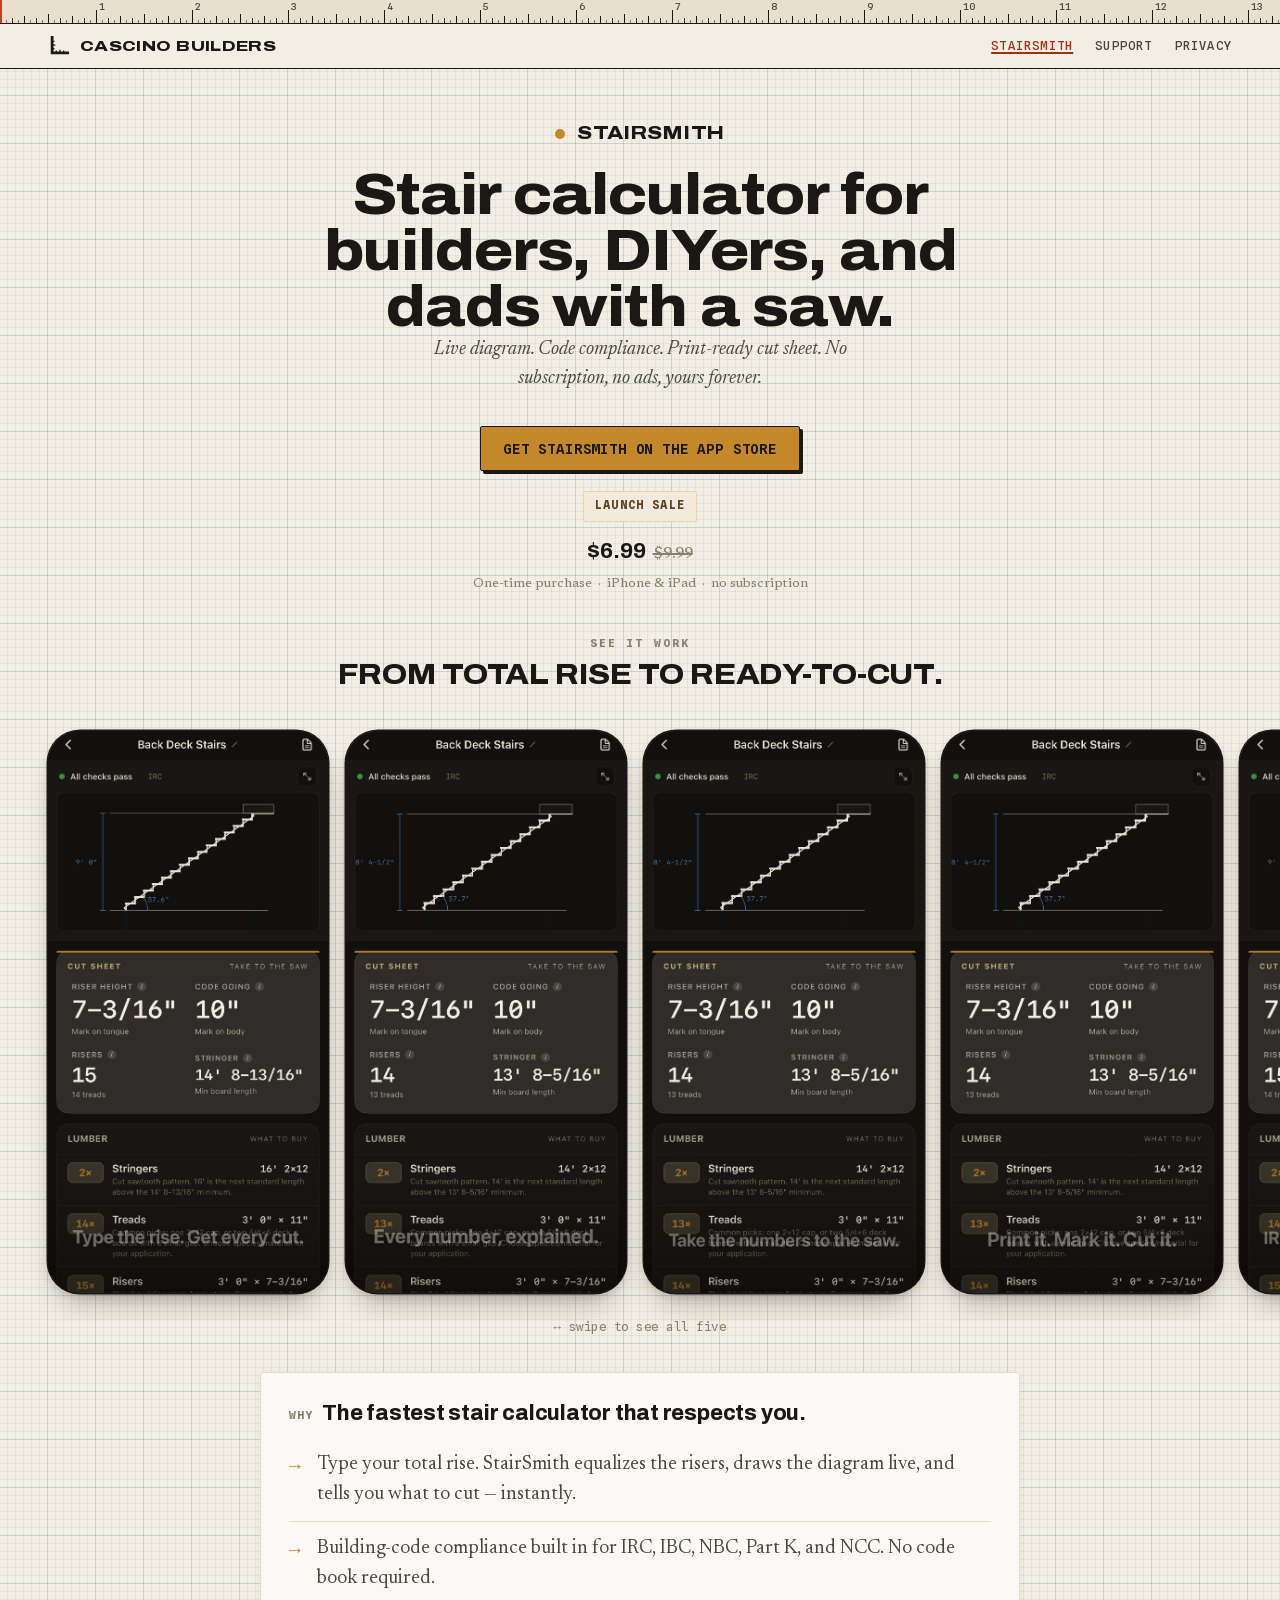
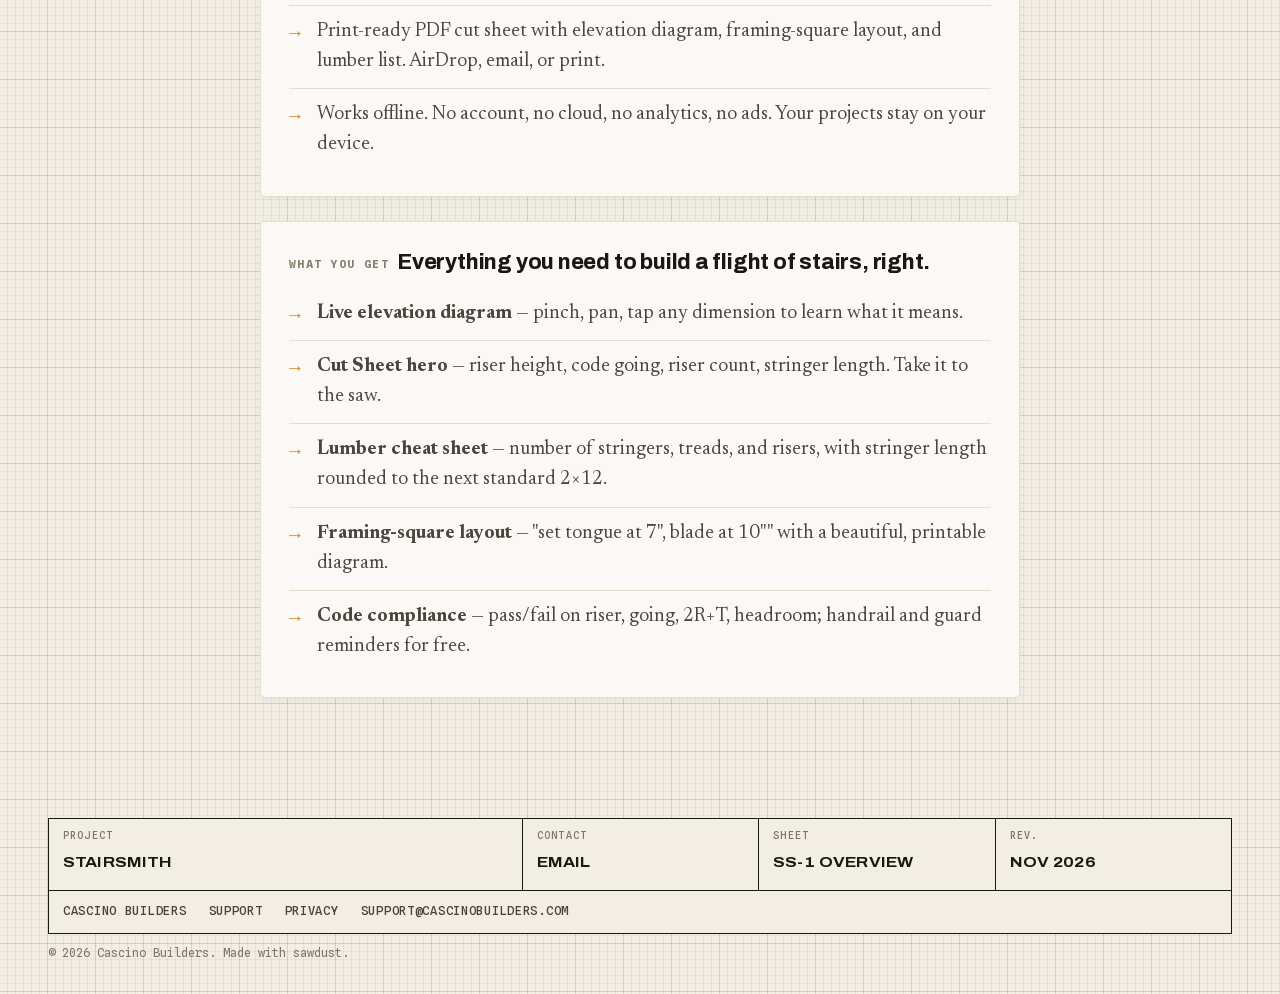
==== commit a00fe365: "Remove location and personal details from the site - Drop every mention of the town from pages, meta" ====
--- a/stairsmith/index.html
+++ b/stairsmith/index.html
@@ -222,7 +222,7 @@
 <footer class="title-block">
   <div class="tb-grid">
     <div><span class="label">Project</span><span class="v">StairSmith</span></div>
-    <div><span class="label">Location</span><span class="v">Orinda, CA</span></div>
+    <div><span class="label">Contact</span><span class="v"><a href="mailto:support@cascinobuilders.com">Email</a></span></div>
     <div><span class="label">Sheet</span><span class="v">SS-1 Overview</span></div>
     <div><span class="label">Rev.</span><span class="v">Nov 2026</span></div>
     <div class="tb-links">
@@ -232,7 +232,7 @@
       <a href="mailto:support@cascinobuilders.com?subject=StairSmith">support@cascinobuilders.com</a>
     </div>
   </div>
-  <p class="tb-fine">© 2026 Cascino Builders. Made with sawdust in Orinda, California.</p>
+  <p class="tb-fine">© 2026 Cascino Builders. Made with sawdust.</p>
 </footer>
 
     <script>
